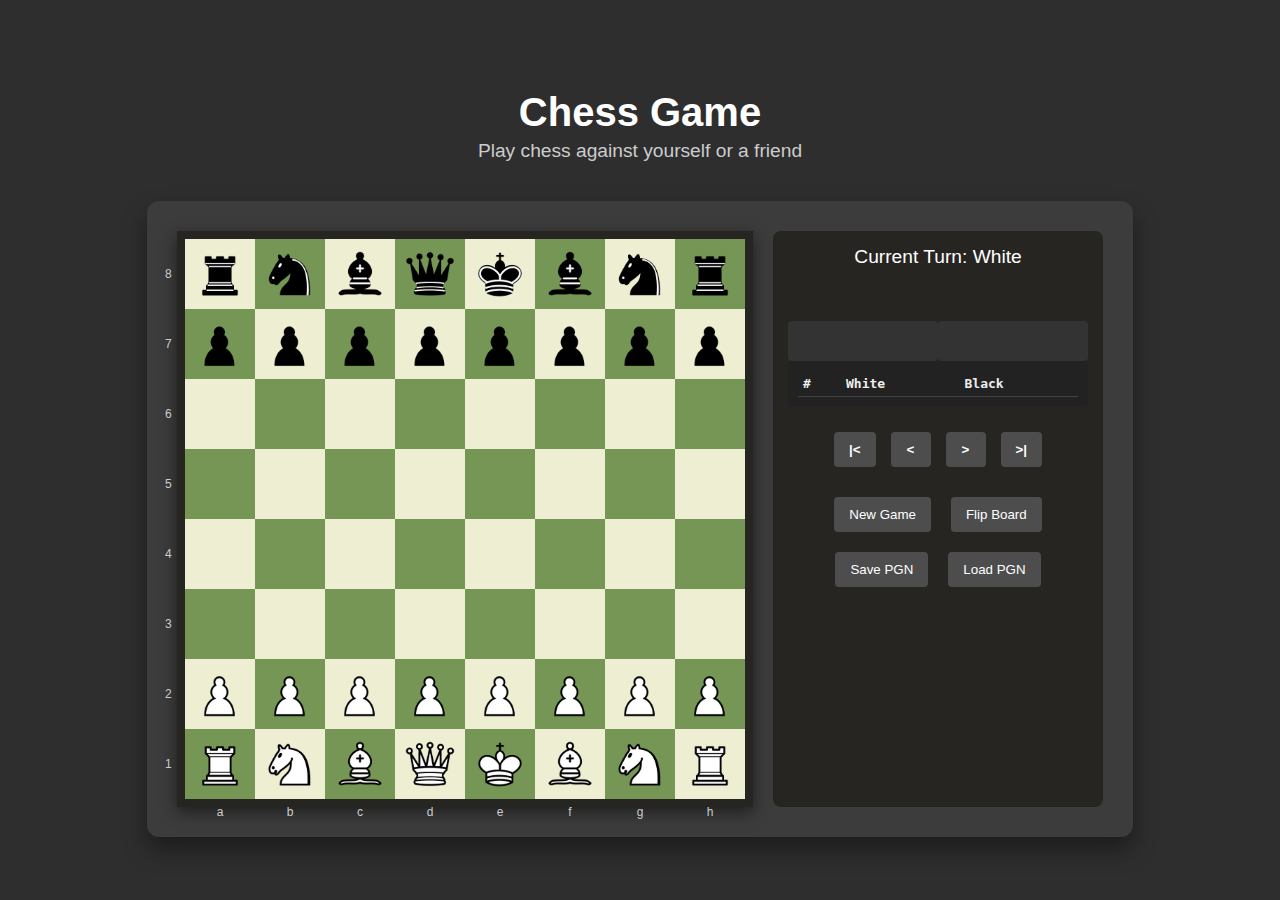
==== index.html @ 2c2833bf "split to multiple files" ====
<!DOCTYPE html>
<html lang="en">
<head>
    <meta charset="UTF-8">
    <meta name="viewport" content="width=device-width, initial-scale=1.0">
    <title>Chess Game</title>
    <link rel="stylesheet" href="styles.css">
</head>
<body>
    <div class="header">
        <h1>Chess Game</h1>
        <p>Play chess against yourself or a friend</p>
    </div>
    
    <div class="game-container">
        <div class="board-container">
            <div class="chessboard" id="chessboard"></div>
        </div>
        
        <div class="game-info">
            <div class="turn-indicator" id="turn-indicator">Current Turn: White</div>
            <div class="game-status" id="game-status"></div>
            
            <div class="captured-pieces">
                <div class="captured-white" id="captured-white"></div>
                <div class="captured-black" id="captured-black"></div>
            </div>
            
            <div class="move-history" id="move-history">
                <table class="notation-table">
                    <thead>
                        <tr>
                            <th>#</th>
                            <th>White</th>
                            <th>Black</th>
                        </tr>
                    </thead>
                    <tbody id="notation-body">
                        <!-- Move notation will be added here -->
                    </tbody>
                </table>
            </div>
            
            <div class="move-navigation">
                <button id="first-move">|&lt;</button>
                <button id="prev-move">&lt;</button>
                <button id="next-move">&gt;</button>
                <button id="last-move">&gt;|</button>
            </div>
            
            <div class="game-buttons">
                <button id="new-game">New Game</button>
                <button id="flip-board">Flip Board</button>
                <button id="save-pgn">Save PGN</button>
                <button id="load-pgn-btn">Load PGN</button>
                <input type="file" id="pgn-file-input" accept=".pgn,text/plain" style="display: none;">
            </div>
        </div>
    </div>
    
    <!-- Pawn Promotion Dialog -->
    <div class="promotion-modal" id="promotion-modal">
        <div class="promotion-container">
            <h2>Choose a piece for pawn promotion</h2>
            <div class="promotion-pieces" id="promotion-pieces">
                <!-- Promotion pieces will be added here -->
            </div>
        </div>
    </div>

    <!-- Load JavaScript modules -->
    <script src="pgn.js"></script>
    <script src="chessGame.js"></script>
    <script>
        // Initialize the game when the page loads
        document.addEventListener('DOMContentLoaded', () => {
            const game = new ChessGame();
        });
    </script>
</body>
</html>
---- styles.css ----
:root {
    --dark-square: #769656;
    --light-square: #eeeed2;
    --highlight: rgba(255, 255, 0, 0.4);
    --possible-move: rgba(0, 0, 0, 0.2);
    --check-highlight: rgba(255, 0, 0, 0.5);
}

body {
    font-family: 'Segoe UI', Tahoma, Geneva, Verdana, sans-serif;
    display: flex;
    flex-direction: column;
    align-items: center;
    justify-content: center;
    min-height: 100vh;
    margin: 0;
    background-color: #2e2e2e;
    color: #fff;
}

.header {
    margin-bottom: 20px;
    text-align: center;
}

.header h1 {
    font-size: 2.5rem;
    margin-bottom: 0;
}

.header p {
    font-size: 1.2rem;
    margin-top: 5px;
    color: #ccc;
}

.game-container {
    display: flex;
    flex-direction: row;
    gap: 20px;
    background-color: #3c3c3c;
    padding: 30px;
    border-radius: 12px;
    box-shadow: 0 12px 24px rgba(0, 0, 0, 0.4);
}

.board-container {
    position: relative;
    flex-shrink: 0;
}

.chessboard {
    display: grid;
    grid-template-columns: repeat(8, 1fr);
    grid-template-rows: repeat(8, 1fr);
    width: 560px;
    height: 560px;
    border: 8px solid #272522;
    box-shadow: 0 5px 15px rgba(0, 0, 0, 0.5);
}

.square {
    display: flex;
    justify-content: center;
    align-items: center;
    position: relative;
    cursor: pointer;
    transition: all 0.2s ease;
}

.light {
    background-color: var(--light-square);
}

.dark {
    background-color: var(--dark-square);
}

.piece {
    width: 80%;
    height: 80%;
    background-size: contain;
    background-repeat: no-repeat;
    background-position: center;
    z-index: 1;
}

.highlighted {
    background-color: var(--highlight);
}

.check {
    background-color: var(--check-highlight);
}

.possible-move::after {
    content: '';
    position: absolute;
    width: 25%;
    height: 25%;
    border-radius: 50%;
    background-color: var(--possible-move);
}

.coordinates {
    position: absolute;
    font-size: 12px;
    color: #ccc;
    user-select: none;
}

.rank {
    left: -20px;
    top: 50%;
    transform: translateY(-50%);
}

.file {
    bottom: -20px;
    left: 50%;
    transform: translateX(-50%);
}

.controls {
    display: flex;
    justify-content: space-between;
    align-items: center;
    width: 100%;
}

.game-info {
    display: flex;
    flex-direction: column;
    align-items: center;
    background-color: #272522;
    padding: 15px;
    border-radius: 8px;
    width: 300px;
}

.turn-indicator {
    font-size: 1.2rem;
    margin-bottom: 10px;
}

.game-status {
    font-size: 1.1rem;
    margin-bottom: 15px;
    color: #ffcc00;
    font-weight: bold;
    min-height: 1.1rem;
}

.move-history {
    width: 100%;
    max-height: 350px;
    overflow-y: auto;
    background-color: #222;
    border-radius: 5px;
    padding: 10px;
    box-sizing: border-box;
    margin-bottom: 10px;
}

.notation-table {
    width: 100%;
    border-collapse: collapse;
    font-family: monospace;
    color: #eee;
}

.notation-table th {
    text-align: left;
    padding: 5px;
    font-weight: bold;
    border-bottom: 1px solid #444;
}

.notation-table td {
    padding: 5px 10px;
    white-space: nowrap;
}

.notation-table tr:hover {
    background-color: #333;
    cursor: pointer;
}

.notation-table td.active {
    background-color: #303030;
    font-weight: bold;
    color: white;
}

.captured-pieces {
    display: flex;
    justify-content: space-between;
    width: 100%;
    margin-top: 10px;
}

.captured-white, .captured-black {
    display: flex;
    flex-wrap: wrap;
    gap: 5px;
    padding: 5px;
    border-radius: 4px;
    background-color: #333;
    min-height: 30px;
    width: 48%;
}

.captured-piece {
    width: 20px;
    height: 20px;
    background-size: contain;
    background-repeat: no-repeat;
    background-position: center;
}

button {
    background-color: #4d4d4d;
    color: white;
    border: none;
    padding: 10px 15px;
    margin: 5px;
    border-radius: 4px;
    cursor: pointer;
    transition: background-color 0.3s;
}

button:hover {
    background-color: #666;
}

button:active {
    background-color: #555;
}

button:disabled {
    background-color: #333;
    color: #777;
    cursor: not-allowed;
}

.move-navigation {
    display: flex;
    justify-content: center;
    gap: 5px;
    margin: 10px 0;
}

.move-navigation button {
    min-width: 40px;
    font-weight: bold;
}

.game-buttons {
    display: flex;
    justify-content: center;
    flex-wrap: wrap;
    gap: 10px;
    margin-top: 10px;
}

/* Promotion dialog */
.promotion-modal {
    display: none;
    position: fixed;
    top: 0;
    left: 0;
    width: 100%;
    height: 100%;
    background-color: rgba(0, 0, 0, 0.7);
    z-index: 100;
    justify-content: center;
    align-items: center;
}

.promotion-container {
    background-color: #3c3c3c;
    padding: 20px;
    border-radius: 8px;
    display: flex;
    flex-direction: column;
    align-items: center;
    box-shadow: 0 5px 15px rgba(0, 0, 0, 0.5);
}

.promotion-container h2 {
    margin-top: 0;
    margin-bottom: 15px;
    color: #fff;
}

.promotion-pieces {
    display: flex;
    gap: 15px;
    margin-bottom: 15px;
}

.promotion-piece {
    width: 60px;
    height: 60px;
    background-size: contain;
    background-repeat: no-repeat;
    background-position: center;
    cursor: pointer;
    background-color: var(--light-square);
    border-radius: 4px;
    transition: transform 0.2s;
}

.promotion-piece:hover {
    transform: scale(1.1);
    box-shadow: 0 0 10px rgba(255, 255, 0, 0.5);
}

@media (max-width: 1000px) {
    .game-container {
        flex-direction: column;
        align-items: center;
    }
    
    .game-info {
        width: 100%;
        max-width: 560px;
    }
}
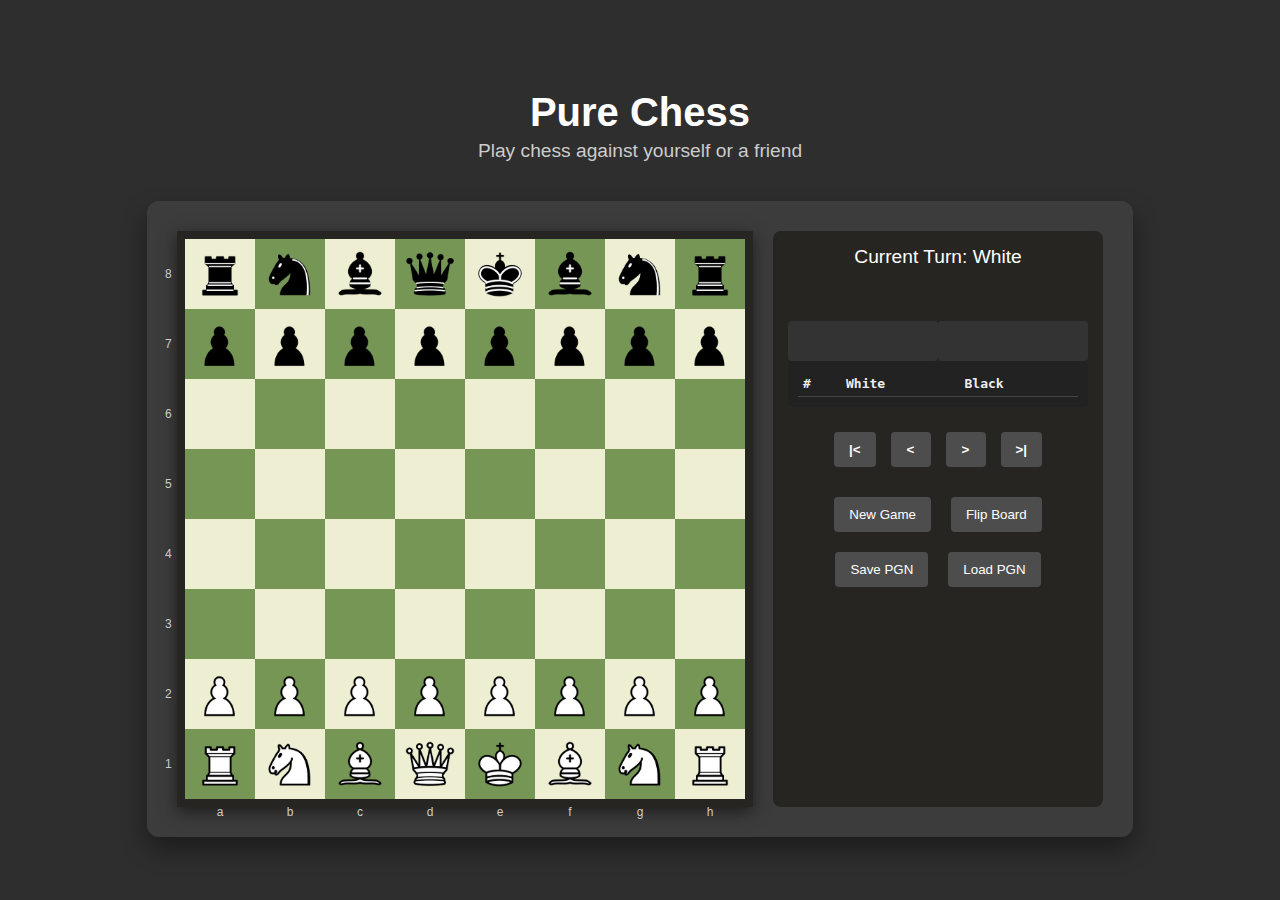
==== commit 9cff9a8c: "added favicon and renamed page" ====
--- a/index.html
+++ b/index.html
@@ -3,12 +3,13 @@
 <head>
     <meta charset="UTF-8">
     <meta name="viewport" content="width=device-width, initial-scale=1.0">
-    <title>Chess Game</title>
+    <title>Pure Chess</title>
     <link rel="stylesheet" href="styles.css">
+    <link rel="icon" type="image/svg+xml" href="img/chess-favicon.svg">
 </head>
 <body>
     <div class="header">
-        <h1>Chess Game</h1>
+        <h1>Pure Chess</h1>
         <p>Play chess against yourself or a friend</p>
     </div>
     
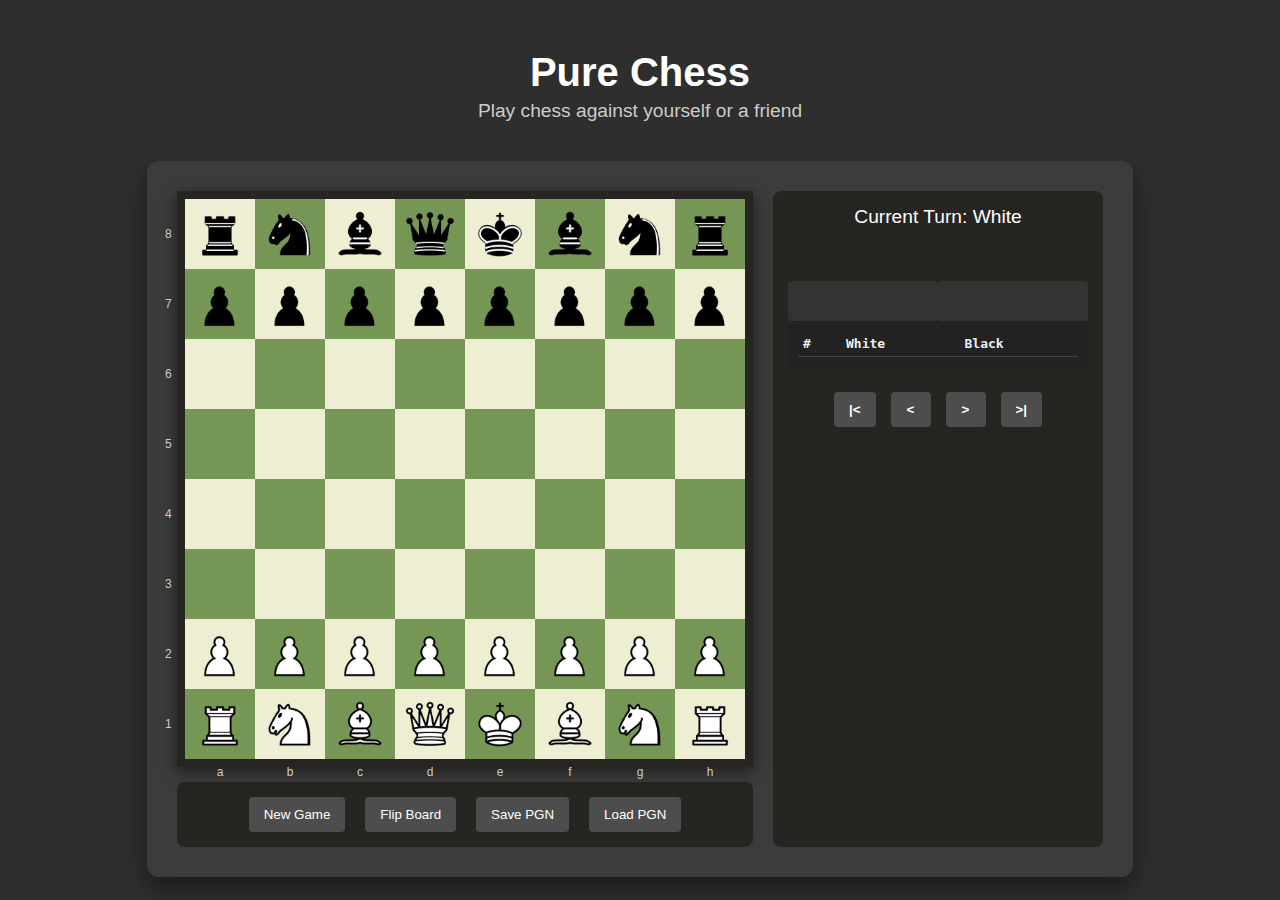
==== commit fdd7fe5d: "moved buttons under board" ====
--- a/index.html
+++ b/index.html
@@ -1,5 +1,6 @@
 <!DOCTYPE html>
 <html lang="en">
+
 <head>
     <meta charset="UTF-8">
     <meta name="viewport" content="width=device-width, initial-scale=1.0">
@@ -7,26 +8,37 @@
     <link rel="stylesheet" href="styles.css">
     <link rel="icon" type="image/svg+xml" href="img/chess-favicon.svg">
 </head>
+
 <body>
     <div class="header">
         <h1>Pure Chess</h1>
         <p>Play chess against yourself or a friend</p>
     </div>
-    
+
     <div class="game-container">
-        <div class="board-container">
-            <div class="chessboard" id="chessboard"></div>
+        <div class="left-column">
+            <div class="board-container">
+                <div class="chessboard" id="chessboard"></div>
+            </div>
+
+            <div class="game-buttons">
+                <button id="new-game">New Game</button>
+                <button id="flip-board">Flip Board</button>
+                <button id="save-pgn">Save PGN</button>
+                <button id="load-pgn-btn">Load PGN</button>
+                <input type="file" id="pgn-file-input" accept=".pgn,text/plain" style="display: none;">
+            </div>
         </div>
-        
+
         <div class="game-info">
             <div class="turn-indicator" id="turn-indicator">Current Turn: White</div>
             <div class="game-status" id="game-status"></div>
-            
+
             <div class="captured-pieces">
                 <div class="captured-white" id="captured-white"></div>
                 <div class="captured-black" id="captured-black"></div>
             </div>
-            
+
             <div class="move-history" id="move-history">
                 <table class="notation-table">
                     <thead>
@@ -41,24 +53,16 @@
                     </tbody>
                 </table>
             </div>
-            
+
             <div class="move-navigation">
                 <button id="first-move">|&lt;</button>
                 <button id="prev-move">&lt;</button>
                 <button id="next-move">&gt;</button>
                 <button id="last-move">&gt;|</button>
             </div>
-            
-            <div class="game-buttons">
-                <button id="new-game">New Game</button>
-                <button id="flip-board">Flip Board</button>
-                <button id="save-pgn">Save PGN</button>
-                <button id="load-pgn-btn">Load PGN</button>
-                <input type="file" id="pgn-file-input" accept=".pgn,text/plain" style="display: none;">
-            </div>
         </div>
     </div>
-    
+
     <!-- Pawn Promotion Dialog -->
     <div class="promotion-modal" id="promotion-modal">
         <div class="promotion-container">
@@ -79,4 +83,5 @@
         });
     </script>
 </body>
+
 </html>
--- a/styles.css
+++ b/styles.css
@@ -42,6 +42,12 @@
     padding: 30px;
     border-radius: 12px;
     box-shadow: 0 12px 24px rgba(0, 0, 0, 0.4);
+}
+
+.left-column {
+    display: flex;
+    flex-direction: column;
+    gap: 15px;
 }
 
 .board-container {
@@ -199,7 +205,8 @@
     margin-top: 10px;
 }
 
-.captured-white, .captured-black {
+.captured-white,
+.captured-black {
     display: flex;
     flex-wrap: wrap;
     gap: 5px;
@@ -260,7 +267,11 @@
     justify-content: center;
     flex-wrap: wrap;
     gap: 10px;
-    margin-top: 10px;
+    padding: 10px;
+    background-color: #272522;
+    border-radius: 8px;
+    width: 100%;
+    box-sizing: border-box;
 }
 
 /* Promotion dialog */
@@ -321,9 +332,14 @@
         flex-direction: column;
         align-items: center;
     }
-    
+
     .game-info {
         width: 100%;
         max-width: 560px;
     }
-}
+
+    .left-column {
+        width: 100%;
+        max-width: 560px;
+    }
+}
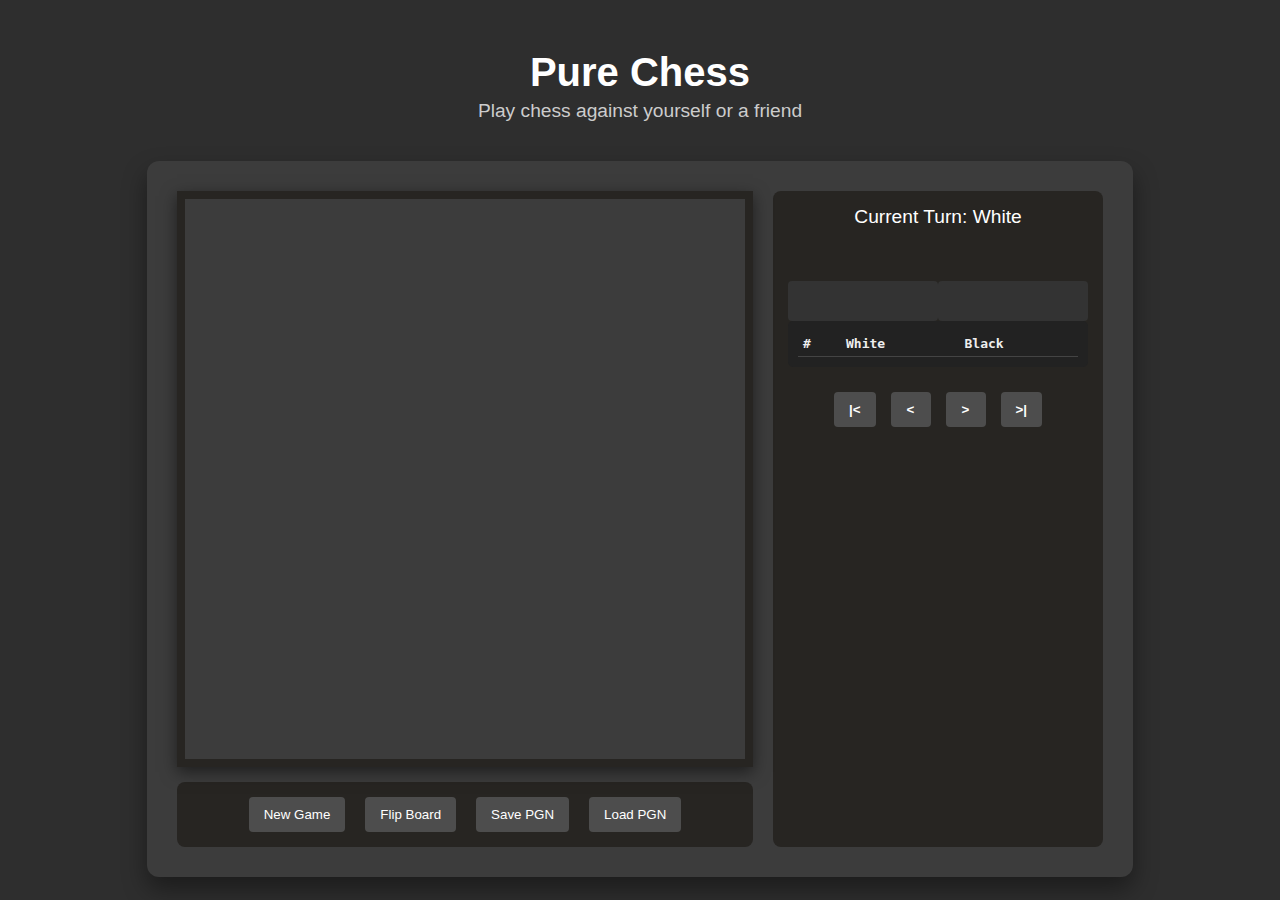
==== commit 83af5a3b: "improvements for mobile" ====
--- a/index.html
+++ b/index.html
@@ -74,8 +74,8 @@
     </div>
 
     <!-- Load JavaScript modules -->
-    <script src="pgn.js"></script>
-    <script src="chessGame.js"></script>
+    <script src="pgn.obf.js"></script>
+    <script src="chessGame.obf.js"></script>
     <script>
         // Initialize the game when the page loads
         document.addEventListener('DOMContentLoaded', () => {
--- a/styles.css
+++ b/styles.css
@@ -63,6 +63,9 @@
     height: 560px;
     border: 8px solid #272522;
     box-shadow: 0 5px 15px rgba(0, 0, 0, 0.5);
+    /* Make the board maintain aspect ratio but fit within viewport */
+    max-width: 100%;
+    max-height: 100vw;
 }
 
 .square {
@@ -327,10 +330,14 @@
     box-shadow: 0 0 10px rgba(255, 255, 0, 0.5);
 }
 
+/* Enhanced media queries for better mobile support */
 @media (max-width: 1000px) {
     .game-container {
         flex-direction: column;
         align-items: center;
+        padding: 15px;
+        width: 100%;
+        box-sizing: border-box;
     }
 
     .game-info {
@@ -343,3 +350,84 @@
         max-width: 560px;
     }
 }
+
+@media (max-width: 600px) {
+    .chessboard {
+        width: 100%;
+        height: 100vw;
+    }
+
+    .board-container {
+        width: 100%;
+    }
+
+    /* Adjust piece size for smaller boards */
+    .piece {
+        width: 85%;
+        height: 85%;
+    }
+
+    /* Make coordinates more readable on small screens */
+    .coordinates {
+        font-size: 10px;
+    }
+
+    /* Adjust the header for smaller screens */
+    .header h1 {
+        font-size: 2rem;
+    }
+
+    .header p {
+        font-size: 1rem;
+    }
+
+    /* Adjust the game buttons for smaller screens */
+    .game-buttons {
+        padding: 8px;
+    }
+
+    button {
+        padding: 8px 12px;
+        font-size: 0.9rem;
+    }
+
+    /* Adjust the game info section for mobile */
+    .game-info {
+        padding: 10px;
+    }
+
+    /* Adjust promotion modal for small screens */
+    .promotion-container h2 {
+        font-size: 1.2rem;
+    }
+
+    .promotion-piece {
+        width: 50px;
+        height: 50px;
+    }
+}
+
+/* Additional adjustments for very small screens */
+@media (max-width: 400px) {
+    .game-container {
+        padding: 10px;
+    }
+
+    button {
+        padding: 6px 10px;
+        margin: 3px;
+        font-size: 0.8rem;
+    }
+
+    .coordinates {
+        font-size: 8px;
+    }
+
+    .rank {
+        left: -15px;
+    }
+
+    .file {
+        bottom: -15px;
+    }
+}
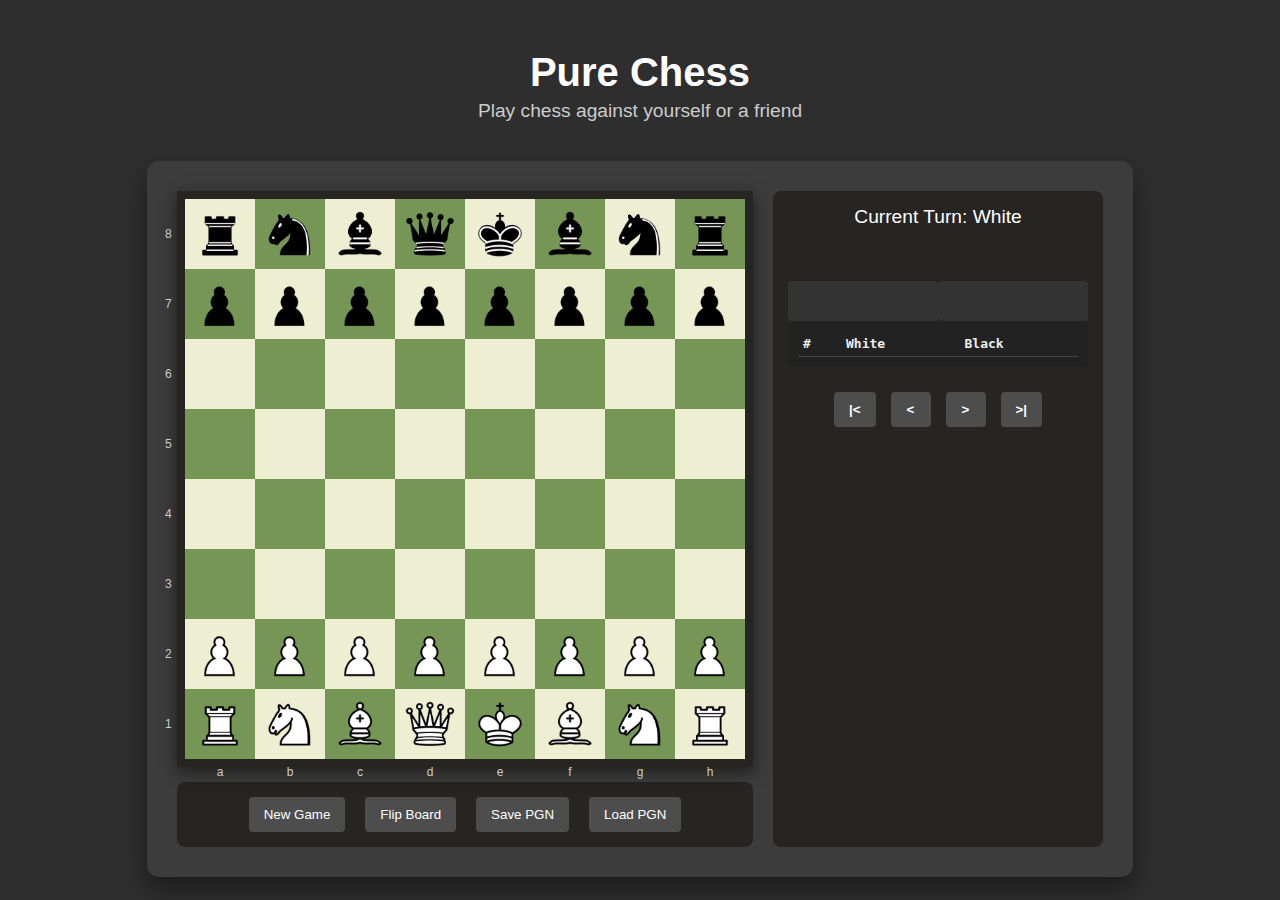
==== commit d7285eb3: "fixed bug" ====
--- a/index.html
+++ b/index.html
@@ -74,8 +74,8 @@
     </div>
 
     <!-- Load JavaScript modules -->
-    <script src="pgn.obf.js"></script>
-    <script src="chessGame.obf.js"></script>
+    <script src="pgn.js"></script>
+    <script src="chessGame.js"></script>
     <script>
         // Initialize the game when the page loads
         document.addEventListener('DOMContentLoaded', () => {
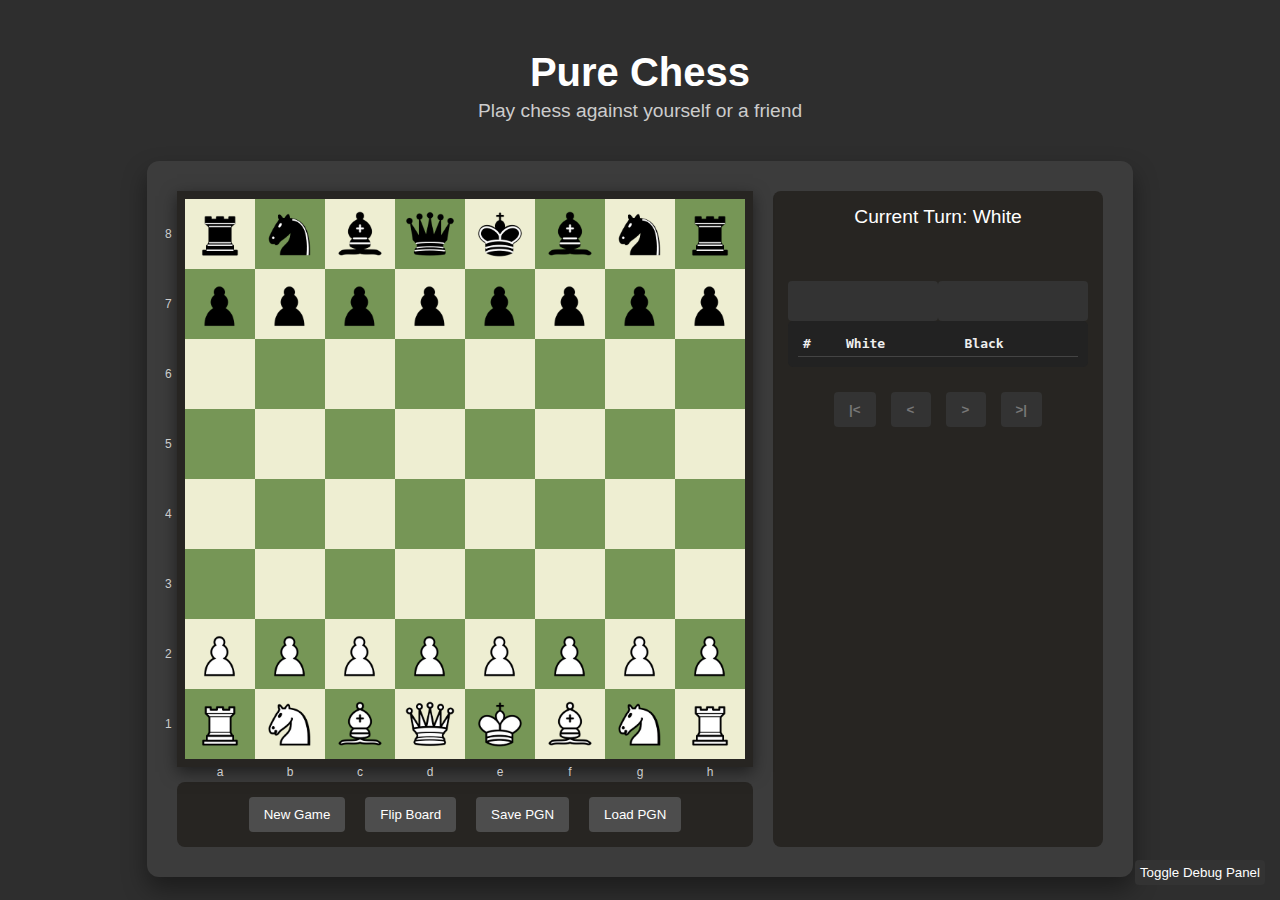
==== commit cc2dcf02: "refactor" ====
--- a/index.html
+++ b/index.html
@@ -5,7 +5,7 @@
     <meta charset="UTF-8">
     <meta name="viewport" content="width=device-width, initial-scale=1.0">
     <title>Pure Chess</title>
-    <link rel="stylesheet" href="styles.css">
+    <link rel="stylesheet" href="css/styles.css">
     <link rel="icon" type="image/svg+xml" href="img/chess-favicon.svg">
 </head>
 
@@ -73,15 +73,8 @@
         </div>
     </div>
 
-    <!-- Load JavaScript modules -->
-    <script src="pgn.js"></script>
-    <script src="chessGame.js"></script>
-    <script>
-        // Initialize the game when the page loads
-        document.addEventListener('DOMContentLoaded', () => {
-            const game = new ChessGame();
-        });
-    </script>
+    <!-- Load JavaScript as module -->
+    <script type="module" src="js/main.js"></script>
 </body>
 
 </html>
--- a/css/styles.css
+++ b/css/styles.css
@@ -0,0 +1,433 @@
+:root {
+    --dark-square: #769656;
+    --light-square: #eeeed2;
+    --highlight: rgba(255, 255, 0, 0.4);
+    --possible-move: rgba(0, 0, 0, 0.2);
+    --check-highlight: rgba(255, 0, 0, 0.5);
+}
+
+body {
+    font-family: 'Segoe UI', Tahoma, Geneva, Verdana, sans-serif;
+    display: flex;
+    flex-direction: column;
+    align-items: center;
+    justify-content: center;
+    min-height: 100vh;
+    margin: 0;
+    background-color: #2e2e2e;
+    color: #fff;
+}
+
+.header {
+    margin-bottom: 20px;
+    text-align: center;
+}
+
+.header h1 {
+    font-size: 2.5rem;
+    margin-bottom: 0;
+}
+
+.header p {
+    font-size: 1.2rem;
+    margin-top: 5px;
+    color: #ccc;
+}
+
+.game-container {
+    display: flex;
+    flex-direction: row;
+    gap: 20px;
+    background-color: #3c3c3c;
+    padding: 30px;
+    border-radius: 12px;
+    box-shadow: 0 12px 24px rgba(0, 0, 0, 0.4);
+}
+
+.left-column {
+    display: flex;
+    flex-direction: column;
+    gap: 15px;
+}
+
+.board-container {
+    position: relative;
+    flex-shrink: 0;
+}
+
+.chessboard {
+    display: grid;
+    grid-template-columns: repeat(8, 1fr);
+    grid-template-rows: repeat(8, 1fr);
+    width: 560px;
+    height: 560px;
+    border: 8px solid #272522;
+    box-shadow: 0 5px 15px rgba(0, 0, 0, 0.5);
+    /* Make the board maintain aspect ratio but fit within viewport */
+    max-width: 100%;
+    max-height: 100vw;
+}
+
+.square {
+    display: flex;
+    justify-content: center;
+    align-items: center;
+    position: relative;
+    cursor: pointer;
+    transition: all 0.2s ease;
+}
+
+.light {
+    background-color: var(--light-square);
+}
+
+.dark {
+    background-color: var(--dark-square);
+}
+
+.piece {
+    width: 80%;
+    height: 80%;
+    background-size: contain;
+    background-repeat: no-repeat;
+    background-position: center;
+    z-index: 1;
+}
+
+.highlighted {
+    background-color: var(--highlight);
+}
+
+.check {
+    background-color: var(--check-highlight);
+}
+
+.possible-move::after {
+    content: '';
+    position: absolute;
+    width: 25%;
+    height: 25%;
+    border-radius: 50%;
+    background-color: var(--possible-move);
+}
+
+.coordinates {
+    position: absolute;
+    font-size: 12px;
+    color: #ccc;
+    user-select: none;
+}
+
+.rank {
+    left: -20px;
+    top: 50%;
+    transform: translateY(-50%);
+}
+
+.file {
+    bottom: -20px;
+    left: 50%;
+    transform: translateX(-50%);
+}
+
+.controls {
+    display: flex;
+    justify-content: space-between;
+    align-items: center;
+    width: 100%;
+}
+
+.game-info {
+    display: flex;
+    flex-direction: column;
+    align-items: center;
+    background-color: #272522;
+    padding: 15px;
+    border-radius: 8px;
+    width: 300px;
+}
+
+.turn-indicator {
+    font-size: 1.2rem;
+    margin-bottom: 10px;
+}
+
+.game-status {
+    font-size: 1.1rem;
+    margin-bottom: 15px;
+    color: #ffcc00;
+    font-weight: bold;
+    min-height: 1.1rem;
+}
+
+.move-history {
+    width: 100%;
+    max-height: 350px;
+    overflow-y: auto;
+    background-color: #222;
+    border-radius: 5px;
+    padding: 10px;
+    box-sizing: border-box;
+    margin-bottom: 10px;
+}
+
+.notation-table {
+    width: 100%;
+    border-collapse: collapse;
+    font-family: monospace;
+    color: #eee;
+}
+
+.notation-table th {
+    text-align: left;
+    padding: 5px;
+    font-weight: bold;
+    border-bottom: 1px solid #444;
+}
+
+.notation-table td {
+    padding: 5px 10px;
+    white-space: nowrap;
+}
+
+.notation-table tr:hover {
+    background-color: #333;
+    cursor: pointer;
+}
+
+.notation-table td.active {
+    background-color: #303030;
+    font-weight: bold;
+    color: white;
+}
+
+.captured-pieces {
+    display: flex;
+    justify-content: space-between;
+    width: 100%;
+    margin-top: 10px;
+}
+
+.captured-white,
+.captured-black {
+    display: flex;
+    flex-wrap: wrap;
+    gap: 5px;
+    padding: 5px;
+    border-radius: 4px;
+    background-color: #333;
+    min-height: 30px;
+    width: 48%;
+}
+
+.captured-piece {
+    width: 20px;
+    height: 20px;
+    background-size: contain;
+    background-repeat: no-repeat;
+    background-position: center;
+}
+
+button {
+    background-color: #4d4d4d;
+    color: white;
+    border: none;
+    padding: 10px 15px;
+    margin: 5px;
+    border-radius: 4px;
+    cursor: pointer;
+    transition: background-color 0.3s;
+}
+
+button:hover {
+    background-color: #666;
+}
+
+button:active {
+    background-color: #555;
+}
+
+button:disabled {
+    background-color: #333;
+    color: #777;
+    cursor: not-allowed;
+}
+
+.move-navigation {
+    display: flex;
+    justify-content: center;
+    gap: 5px;
+    margin: 10px 0;
+}
+
+.move-navigation button {
+    min-width: 40px;
+    font-weight: bold;
+}
+
+.game-buttons {
+    display: flex;
+    justify-content: center;
+    flex-wrap: wrap;
+    gap: 10px;
+    padding: 10px;
+    background-color: #272522;
+    border-radius: 8px;
+    width: 100%;
+    box-sizing: border-box;
+}
+
+/* Promotion dialog */
+.promotion-modal {
+    display: none;
+    position: fixed;
+    top: 0;
+    left: 0;
+    width: 100%;
+    height: 100%;
+    background-color: rgba(0, 0, 0, 0.7);
+    z-index: 100;
+    justify-content: center;
+    align-items: center;
+}
+
+.promotion-container {
+    background-color: #3c3c3c;
+    padding: 20px;
+    border-radius: 8px;
+    display: flex;
+    flex-direction: column;
+    align-items: center;
+    box-shadow: 0 5px 15px rgba(0, 0, 0, 0.5);
+}
+
+.promotion-container h2 {
+    margin-top: 0;
+    margin-bottom: 15px;
+    color: #fff;
+}
+
+.promotion-pieces {
+    display: flex;
+    gap: 15px;
+    margin-bottom: 15px;
+}
+
+.promotion-piece {
+    width: 60px;
+    height: 60px;
+    background-size: contain;
+    background-repeat: no-repeat;
+    background-position: center;
+    cursor: pointer;
+    background-color: var(--light-square);
+    border-radius: 4px;
+    transition: transform 0.2s;
+}
+
+.promotion-piece:hover {
+    transform: scale(1.1);
+    box-shadow: 0 0 10px rgba(255, 255, 0, 0.5);
+}
+
+/* Enhanced media queries for better mobile support */
+@media (max-width: 1000px) {
+    .game-container {
+        flex-direction: column;
+        align-items: center;
+        padding: 15px;
+        width: 100%;
+        box-sizing: border-box;
+    }
+
+    .game-info {
+        width: 100%;
+        max-width: 560px;
+    }
+
+    .left-column {
+        width: 100%;
+        max-width: 560px;
+    }
+}
+
+@media (max-width: 600px) {
+    .chessboard {
+        width: 100%;
+        height: 100vw;
+    }
+
+    .board-container {
+        width: 100%;
+    }
+
+    /* Adjust piece size for smaller boards */
+    .piece {
+        width: 85%;
+        height: 85%;
+    }
+
+    /* Make coordinates more readable on small screens */
+    .coordinates {
+        font-size: 10px;
+    }
+
+    /* Adjust the header for smaller screens */
+    .header h1 {
+        font-size: 2rem;
+    }
+
+    .header p {
+        font-size: 1rem;
+    }
+
+    /* Adjust the game buttons for smaller screens */
+    .game-buttons {
+        padding: 8px;
+    }
+
+    button {
+        padding: 8px 12px;
+        font-size: 0.9rem;
+    }
+
+    /* Adjust the game info section for mobile */
+    .game-info {
+        padding: 10px;
+    }
+
+    /* Adjust promotion modal for small screens */
+    .promotion-container h2 {
+        font-size: 1.2rem;
+    }
+
+    .promotion-piece {
+        width: 50px;
+        height: 50px;
+    }
+}
+
+/* Additional adjustments for very small screens */
+@media (max-width: 400px) {
+    .game-container {
+        padding: 10px;
+    }
+
+    button {
+        padding: 6px 10px;
+        margin: 3px;
+        font-size: 0.8rem;
+    }
+
+    .coordinates {
+        font-size: 8px;
+    }
+
+    .rank {
+        left: -15px;
+    }
+
+    .file {
+        bottom: -15px;
+    }
+}
